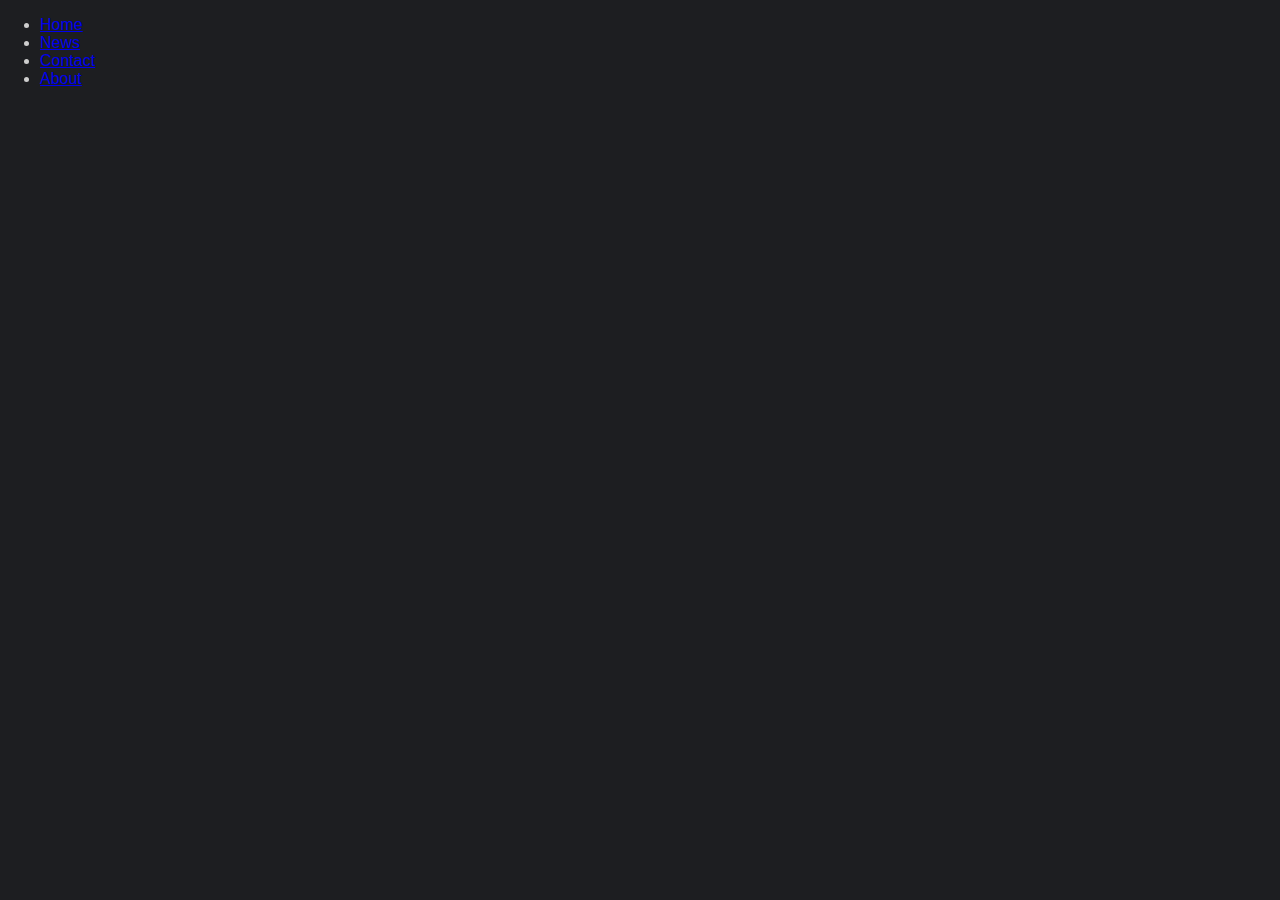
==== index.html @ 3a3f56ad "moving hmtl files and body colours" ====
<!DOCTYPE html>
<html>
    <head>
        <meta charset="utf-8" />
        <link rel="stylesheet" href="css/Standard.css" />

    </head>

    <body>
      <!-- topnav is the navigation bar of the website -->
      <ul>
  <li><a class="active" href="#home">Home</a></li>
  <li><a href="#news">News</a></li>
  <li><a href="#contact">Contact</a></li>
  <li><a href="#about">About</a></li>
</ul>




    </body>
</html>
---- css/Standard.css ----
/* the body influences everything that doesn't have a class or id*/
body {
  /*background-color: #f2f2f2;*/
  background-color: #1d1e21;
  color: #cecece;
  margin: 0;
  font-family: Arial !important;
}
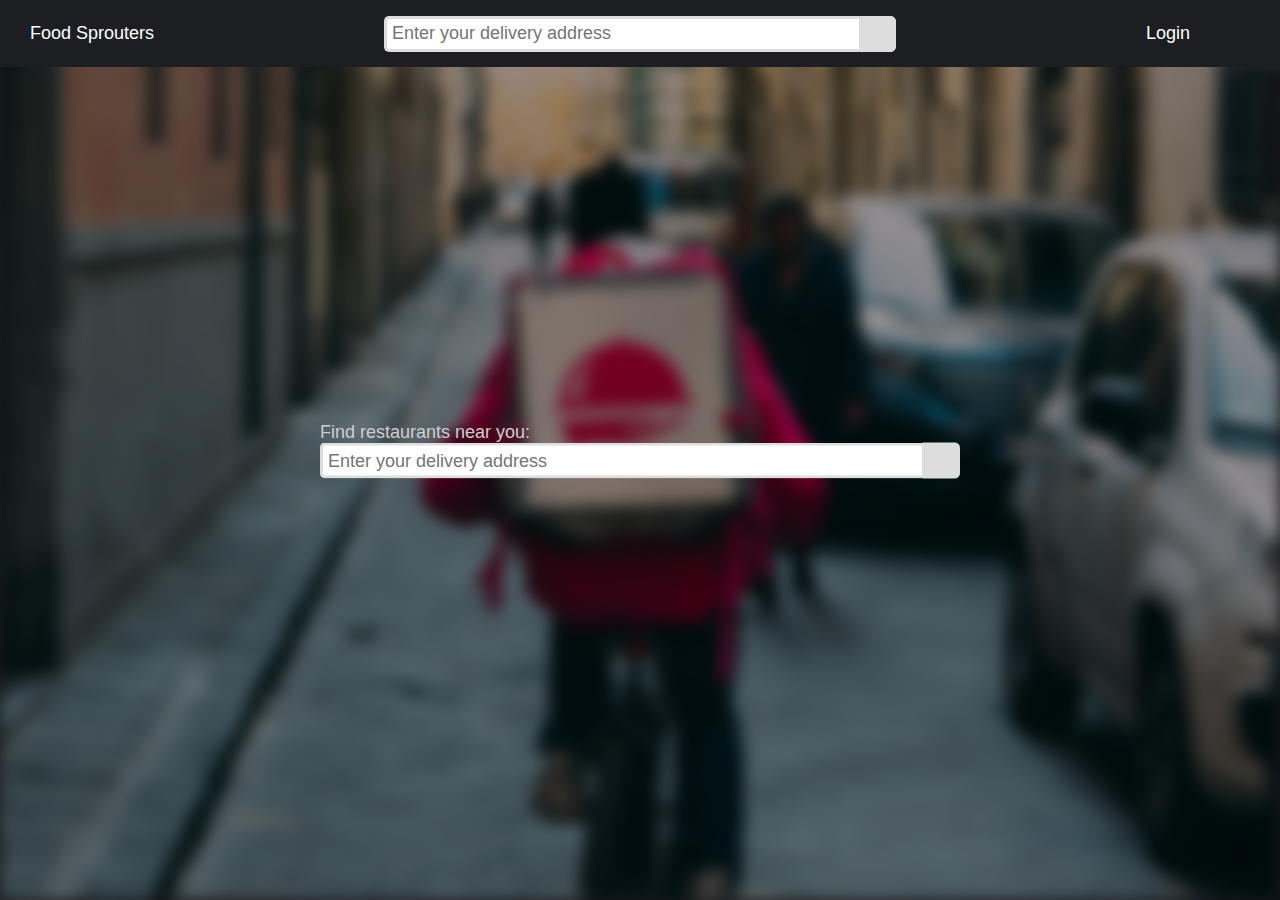
==== commit c73d9926: "index page built" ====
--- a/index.html
+++ b/index.html
@@ -1,22 +1,51 @@
 <!DOCTYPE html>
 <html>
-    <head>
-        <meta charset="utf-8" />
-        <link rel="stylesheet" href="css/Standard.css" />
+<head>
+  <meta charset="utf-8" />
+  <link rel="stylesheet" href="css/Standard.css" />
+  <link rel="stylesheet" href="https://use.fontawesome.com/releases/v5.8.2/css/all.css" integrity="sha384-oS3vJWv+0UjzBfQzYUhtDYW+Pj2yciDJxpsK1OYPAYjqT085Qq/1cq5FLXAZQ7Ay" crossorigin="anonymous">
+</head>
 
-    </head>
+<body>
+  <div class="backgroundImage">
+  </div>
 
-    <body>
-      <!-- topnav is the navigation bar of the website -->
-      <ul>
-  <li><a class="active" href="#home">Home</a></li>
-  <li><a href="#news">News</a></li>
-  <li><a href="#contact">Contact</a></li>
-  <li><a href="#about">About</a></li>
-</ul>
+  <div class="mainBody">
+    <!-- topnav is the navigation bar of the website -->
+    <ul class="navbar">
+      <li class="leftIcon"><a href="#news"><i class="fas fa-seedling"></i> Food Sprouters</i></a></li>
+      <div class="wrap">
+        <div class="search">
+          <input type="text" class="searchTerm" placeholder="Enter your delivery address">
+          <button type="submit" class="searchButton">
+            <i class="fa fa-search"></i>
+          </button>
+        </div>
+      </div>
+      <!-- <div class="search-container">
+        <form action="/action_page.php">
+          <input type="text" placeholder="Enter your delivery address" name="search">
+          <button type="submit"><i class="fa fa-search"></i></button>
+        </form>
+      </div> -->
+      <li class="rightIcon"><a href="#about"><i class="fas fa-shopping-cart"></i></a></li>
+      <li class="rightIcon"><a href="#contact">Login</a></li>
+
+    </ul>
+
+
+    <div class="wrap">
+      <label>Find restaurants near you: </label>
+      <div class="search">
+        <input type="text" class="searchTerm" placeholder="Enter your delivery address">
+        <button type="submit" class="searchButton">
+          <i class="fa fa-search"></i>
+        </button>
+      </div>
+    </div>
+  </div>
 
 
 
-
-    </body>
+</body>
 </html>
--- a/css/Standard.css
+++ b/css/Standard.css
@@ -1,8 +1,137 @@
 /* the body influences everything that doesn't have a class or id*/
 body {
-  /*background-color: #f2f2f2;*/
-  background-color: #1d1e21;
+  background-color: #2a2b30;
   color: #cecece;
+  height: 100%;
   margin: 0;
   font-family: Arial !important;
+  -webkit-font-smoothing: antialiased;
 }
+
+html{
+  height: 100%;
+  margin: 0;
+}
+
+.backgroundImage{
+  background-image: url('../resources/deliveryBoy.jpg');
+  filter: blur(8px);
+  -webkit-filter: blur(8px);
+  height: 100%;
+  width: 100%;
+  background-position: center;
+  background-repeat: no-repeat;
+  background-size: cover;
+}
+
+.mainBody{
+background-color: rgb(0,0,0); /* Fallback color */
+background-color: rgba(0,0,0, 0.4); /* Black w/opacity/see-through */
+position: absolute;
+top: 100%;
+left: 100%;
+transform: translate(-100%, -100%);
+z-index: 2;
+width: 100%;
+height: 100%;
+}
+
+.navbar{
+  padding: 18px 0;
+}
+
+.navbar .wrap{
+  width: 40%;
+}
+
+/* Start of search bar*/
+.search {
+  width: 100%;
+  position: relative;
+  display: flex;
+}
+
+.searchTerm {
+  width: 100%;
+  border: 3px solid #ddd;
+  border-right: none;
+  padding: 5px;
+  height: 20px;
+  border-radius: 5px 0 0 5px;
+  font-size: 18px;
+  outline: none;
+  color: #1c1d20;
+}
+
+ /* .searchTerm:focus{
+  color: #00B4CC;
+} */
+
+.searchButton {
+  width: 40px;
+  height: 36px;
+  border: 1px solid #ddd;
+  background: #ddd;
+  text-align: center;
+  color: #1c1d20;
+  border-radius: 0 5px 5px 0;
+  cursor: pointer;
+  outline: none;
+  font-size: 20px;
+}
+.searchButton:hover{
+  background-color: #ccc;
+}
+
+.wrap label{
+  font-size: 18px;
+}
+
+/*Resize the wrap to see the search bar change!*/
+.wrap{
+  width: 50%;
+  position: absolute;
+  top: 50%;
+  left: 50%;
+  transform: translate(-50%, -50%);
+}
+
+/* end of search bar*/
+
+ul {
+  list-style-type: none;
+  margin: 0;
+  padding: 0;
+  overflow: hidden;
+  background-color: #1d1e21;
+  position: fixed;
+  top: 0;
+  width: 100%;
+}
+.leftIcon{
+  float: left;
+}
+
+.rightIcon{
+  float: right;
+}
+
+li {
+  display: inline-block;
+  float: left;
+  margin: 0;
+  padding: 0;
+}
+
+li a {
+  display: block;
+  color: white;
+  text-align: center;
+  padding: 5px 30px;
+  font-size: 18px;
+  text-decoration: none;
+}
+
+li a:hover{
+  color: #ccc;
+}
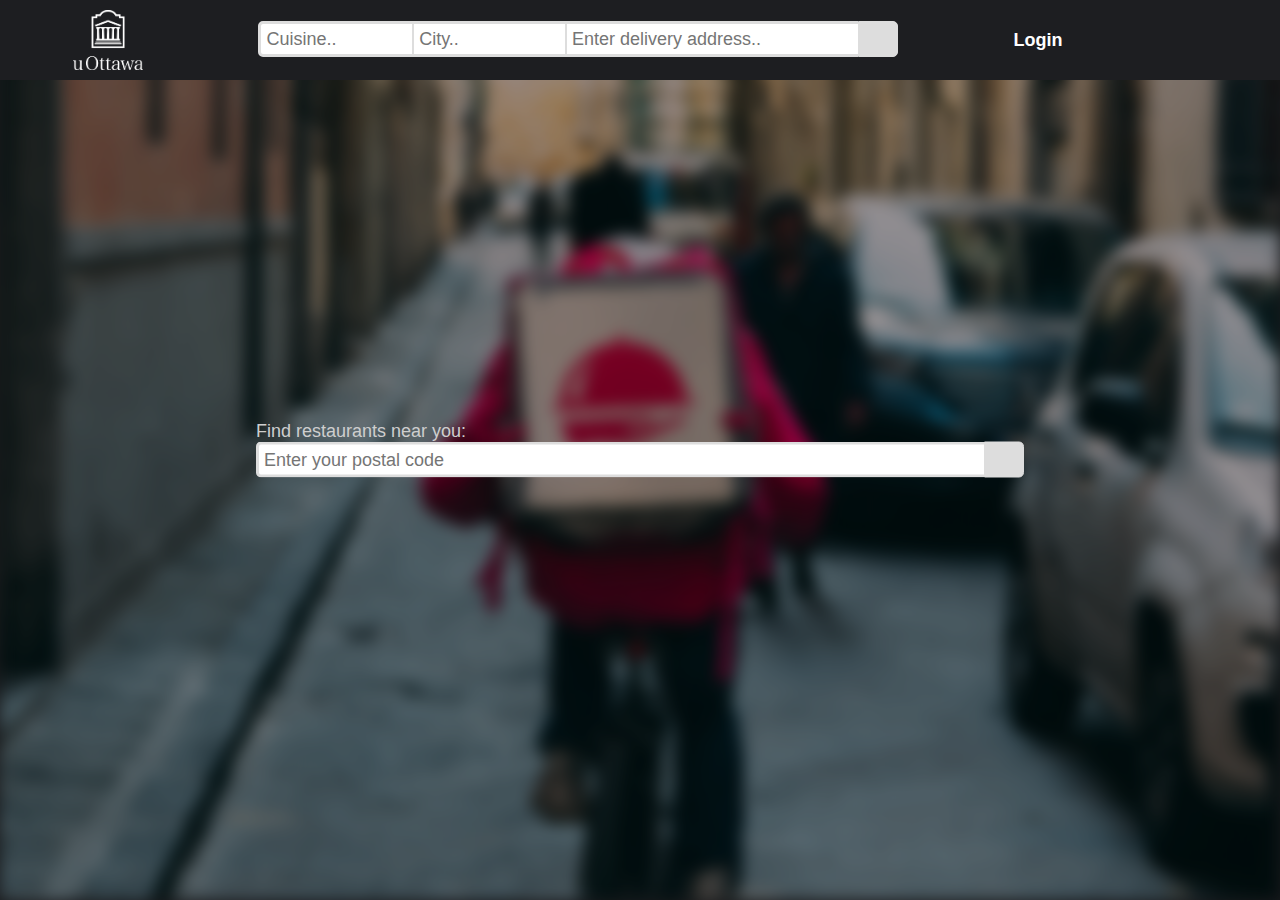
==== commit 458e36ff: "restaurant list built" ====
--- a/index.html
+++ b/index.html
@@ -4,48 +4,63 @@
   <meta charset="utf-8" />
   <link rel="stylesheet" href="css/Standard.css" />
   <link rel="stylesheet" href="https://use.fontawesome.com/releases/v5.8.2/css/all.css" integrity="sha384-oS3vJWv+0UjzBfQzYUhtDYW+Pj2yciDJxpsK1OYPAYjqT085Qq/1cq5FLXAZQ7Ay" crossorigin="anonymous">
-</head>
 
-<body>
-  <div class="backgroundImage">
-  </div>
+  <!-- topnav is the navigation bar of the website -->
+  <ul class="navbar">
+    <!-- <li class="leftIcon"><a href="#news"><i class="fas fa-seedling"></i> Food Sprouters</i></a></li> -->
+    <li class="leftIcon"><a class="logo" href="index.html"><img src="resources/white_uottawa_logo.png" alt="uOttawa logo"></a></li>
+    <div class="wrapNav">
+      <div class="search">
+        <input class="searchFood" list="foodType" placeholder="Cuisine..">
+        <datalist id="foodType">
+          <option value="Any">
+            <option value="Breakfast">
+              <option value="Lunch">
+                <option value="Dinner">
+                  <option value="To go">
+                    <option value="Drinks">
+                    </datalist>
+                    <input class="searchCity" list="cityName" placeholder="City..">
+                    <datalist id="cityName">
+                      <option value="Ottawa">
+                        <option value="Montreal">
+                          <option value="Toronto">
+                            <option value="Quebec">
+                              <option value="Vancouver">
+                              </datalist>
+                              <!-- <input type="text" class="searchCity" placeholder="Enter your city"> -->
+                              <input type="text" class="searchTermNav" placeholder="Enter delivery address..">
+                              <a href="Restaurants.html">
+                                <button type="submit" class="searchButton">
+                                  <i class="fa fa-search"></i>
+                                </button>
+                              </a>
+                            </div>
+                          </div>
 
-  <div class="mainBody">
-    <!-- topnav is the navigation bar of the website -->
-    <ul class="navbar">
-      <li class="leftIcon"><a href="#news"><i class="fas fa-seedling"></i> Food Sprouters</i></a></li>
-      <div class="wrap">
-        <div class="search">
-          <input type="text" class="searchTerm" placeholder="Enter your delivery address">
-          <button type="submit" class="searchButton">
-            <i class="fa fa-search"></i>
-          </button>
-        </div>
-      </div>
-      <!-- <div class="search-container">
-        <form action="/action_page.php">
-          <input type="text" placeholder="Enter your delivery address" name="search">
-          <button type="submit"><i class="fa fa-search"></i></button>
-        </form>
-      </div> -->
-      <li class="rightIcon"><a href="#about"><i class="fas fa-shopping-cart"></i></a></li>
-      <li class="rightIcon"><a href="#contact">Login</a></li>
+                          <li class="rightIcon"><a href="Login.html">Login</a></li>
+                          <li class="rightIcon"><a href="Order.html"><i class="fas fa-shopping-cart"></i></a></li>
+                        </ul>
+                      </head>
 
-    </ul>
+                      <body>
+                        <div class="backgroundImage">
+                        </div>
 
+                        <div class="mainBody">
 
-    <div class="wrap">
-      <label>Find restaurants near you: </label>
-      <div class="search">
-        <input type="text" class="searchTerm" placeholder="Enter your delivery address">
-        <button type="submit" class="searchButton">
-          <i class="fa fa-search"></i>
-        </button>
-      </div>
-    </div>
-  </div>
+                          <div class="wrap">
+                            <label>Find restaurants near you: </label>
+                            <div class="search">
+                              <input type="text" class="searchTerm" placeholder="Enter your postal code">
+                              <a href="Restaurants.html">
+                                <button href="Restaurants.html" type="submit" class="searchButton">
+                                  <i class="fa fa-search"></i>
+                                </button>
+                              </a>
+                            </div>
+                          </div>
+                        </div>
 
-
-
-</body>
-</html>
+                      </body>
+                      </html>
--- a/css/Standard.css
+++ b/css/Standard.css
@@ -11,6 +11,12 @@
 html{
   height: 100%;
   margin: 0;
+}
+
+h2{
+  font-size: 4vh !important;
+  margin: auto;
+  color: green;
 }
 
 .backgroundImage{
@@ -36,8 +42,12 @@
 height: 100%;
 }
 
+/* navigation bar */
 .navbar{
-  padding: 18px 0;
+  padding: 10px 0;
+  display: flex;
+  align-items: center;
+  justify-content: space-around;
 }
 
 .navbar .wrap{
@@ -63,9 +73,89 @@
   color: #1c1d20;
 }
 
- /* .searchTerm:focus{
-  color: #00B4CC;
-} */
+.searchTermNav {
+  width: 100%;
+  border: 3px solid #ddd;
+  border-right: none;
+  border-left: none;
+  padding: 5px;
+  height: 20px;
+  font-size: 18px;
+  outline: none;
+  color: #1c1d20;
+}
+
+.searchCity {
+  width: 50%;
+  border: 3px solid #ddd;
+  border-right: 2px solid #ddd;
+  border-left: none;
+  padding: 5px;
+  height: 20px;
+  font-size: 18px;
+  outline: none;
+  color: #1c1d20;
+}
+
+.searchFood {
+  width: 50%;
+  border: 3px solid #ddd;
+  border-right: 2px solid #ddd;
+  padding: 5px;
+  height: 20px;
+  border-radius: 5px 0 0 5px;
+  font-size: 18px;
+  outline: none;
+  color: #1c1d20;
+}
+
+ul {
+  list-style-type: none;
+  margin: 0;
+  padding: 0;
+  overflow: hidden;
+  background-color: #1d1e21;
+  position: fixed;
+  top: 0;
+  width: 100%;
+  z-index: 100;
+}
+
+li {
+  display: inline-block;
+  float: left;
+  margin: 0;
+  padding: 0;
+}
+
+li a {
+  display: block;
+  color: white;
+  text-align: center;
+  padding: 5px 30px;
+  font-size: 18px;
+  font-weight: bold;
+  text-decoration: none;
+}
+
+li a:hover{
+  color: #ccc;
+}
+
+li a.logo{
+  padding-left: 30px;
+  padding-right: 30px;
+  padding-top: 0px;
+  padding-bottom: 0px;
+  height: 60px;
+  justify-content: flex-start;
+}
+
+li a img{
+  height: 100%;
+}
+/* end navigation bar */
+
 
 .searchButton {
   width: 40px;
@@ -79,6 +169,7 @@
   outline: none;
   font-size: 20px;
 }
+
 .searchButton:hover{
   background-color: #ccc;
 }
@@ -89,49 +180,73 @@
 
 /*Resize the wrap to see the search bar change!*/
 .wrap{
-  width: 50%;
+  width: 60%;
   position: absolute;
   top: 50%;
   left: 50%;
   transform: translate(-50%, -50%);
 }
 
+.wrapNav{
+  width: 50%;
+  top: 50%;
+  left: 50%;
+}
 /* end of search bar*/
 
-ul {
-  list-style-type: none;
-  margin: 0;
-  padding: 0;
-  overflow: hidden;
-  background-color: #1d1e21;
-  position: fixed;
-  top: 0;
-  width: 100%;
-}
-.leftIcon{
-  float: left;
-}
-
-.rightIcon{
-  float: right;
-}
-
-li {
-  display: inline-block;
-  float: left;
-  margin: 0;
-  padding: 0;
-}
-
-li a {
-  display: block;
-  color: white;
-  text-align: center;
-  padding: 5px 30px;
-  font-size: 18px;
-  text-decoration: none;
-}
-
-li a:hover{
-  color: #ccc;
-}
+.bacgroundScroll{
+  height: 100%;
+  width: 80%;
+  background-color: rgb(0,0,0); /* Fallback color */
+  background-color: rgba(0,0,0, 0.4); /* Black w/opacity/see-through */
+  margin-left: auto;
+  margin-right: auto;
+  background-attachment: scroll;
+}
+
+.restaurant{
+  display: flex;
+  /* justify-content: space-around; */
+  padding: 10px;
+}
+
+#firstRestaurant{
+  padding-top: 10%;
+}
+
+.restaurantContent{
+  width: 50%;
+  line-height: 1.6;
+}
+
+.restaurant button{
+  margin-top: 10px;
+  background-color: rgba(29,30,33, 0.5);
+  color: #dddddd;
+  border-radius: 5px 5px 5px 5px;
+  padding: 5px;
+  text-align: center;
+  width: 100px;
+  outline: none;
+  border: none;
+  font-size: 16px;
+  cursor: pointer;
+}
+
+.restaurant button:hover{
+  background-color: rgba(29,30,33, 0.8);
+}
+
+.restaurantImage{
+  width: 50%;
+  padding: 10px;
+  text-align: center;
+}
+
+.restaurantImage img{
+  width: 65%;
+}
+
+.checked{
+  color: orange;
+}
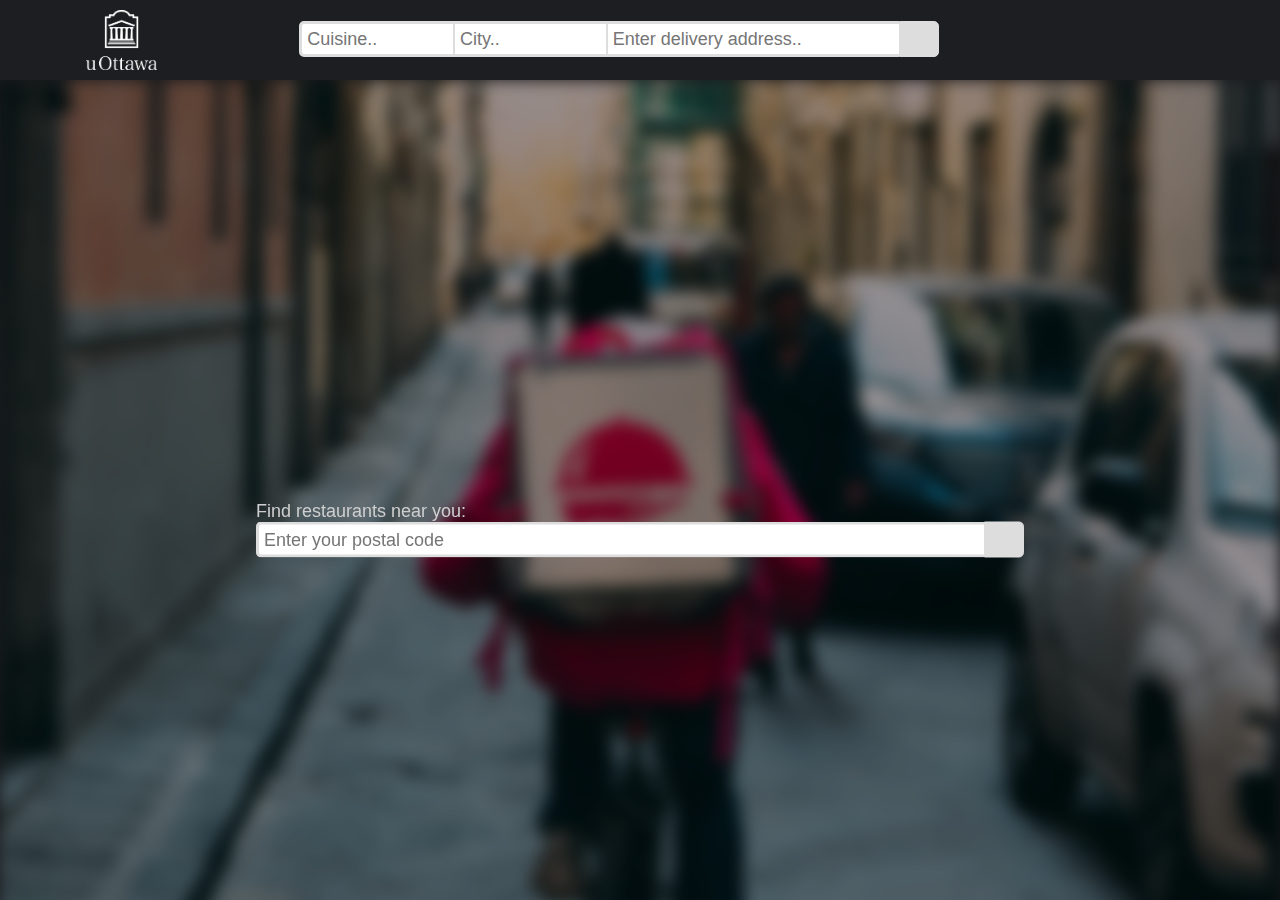
==== commit 3f5f2e94: "navbar edit" ====
--- a/index.html
+++ b/index.html
@@ -38,7 +38,7 @@
                             </div>
                           </div>
 
-                          <li class="rightIcon"><a href="Login.html">Login</a></li>
+                          <li class="rightIcon"></li>
                           <li class="rightIcon"><a href="Order.html"><i class="fas fa-shopping-cart"></i></a></li>
                         </ul>
                       </head>
--- a/css/Standard.css
+++ b/css/Standard.css
@@ -1,5 +1,7 @@
 /* the body influences everything that doesn't have a class or id*/
 body {
+  background-color: #f2f2f2;
+  width: 100%;
   background-color: #2a2b30;
   color: #cecece;
   height: 100%;
@@ -11,12 +13,18 @@
 html{
   height: 100%;
   margin: 0;
+}
+
+h1{
+  text-align: center;
 }
 
 h2{
   font-size: 4vh !important;
   margin: auto;
   color: green;
+  /* background-color: #f2f2f2; */
+
 }
 
 .backgroundImage{
@@ -25,18 +33,19 @@
   -webkit-filter: blur(8px);
   height: 100%;
   width: 100%;
+  z-index: 1;
+  display: block;
   background-position: center;
   background-repeat: no-repeat;
   background-size: cover;
-}
+  position: fixed;
+}
+
 
 .mainBody{
 background-color: rgb(0,0,0); /* Fallback color */
 background-color: rgba(0,0,0, 0.4); /* Black w/opacity/see-through */
-position: absolute;
-top: 100%;
-left: 100%;
-transform: translate(-100%, -100%);
+position: fixed;
 z-index: 2;
 width: 100%;
 height: 100%;
@@ -48,6 +57,8 @@
   display: flex;
   align-items: center;
   justify-content: space-around;
+  position: relative;
+  z-index: 100;
 }
 
 .navbar .wrap{
@@ -178,6 +189,99 @@
   font-size: 18px;
 }
 
+.order{
+  display: inline-block;
+	border: solid black;
+	border-width: 1px;
+  margin-top: 12%;
+	width: 35%;
+	height: 500px;
+	border-radius: 5px;
+  background-color: rgba(0,0,0, 0.8); /* Black w/opacity/see-through */
+	transition: width .5s ease-out, height .5s ease-out;
+	vertical-align: middle;
+	position: absolute;
+  -webkit-mask-position-x: center;
+  -webkit-mask-position-y: center;
+  margin-left: 30%;
+  margin-right: 50%;
+}
+
+.top-container-pricing h3, .pricing-container-pricing p{
+	text-align: center;
+}
+
+.top-container-pricing h3{
+	font-size: 200%;
+}
+
+.top-container-pricing p {
+	margin: 0;
+}
+
+.top-container-pricing p:after{
+	content: '/month';
+	color: grey;
+	font-size: 12px;
+}
+
+.features-list-container-pricing ul {
+	list-style-type: none;
+	padding: 0;
+}
+
+.features-list-container-pricing ul li{
+	text-align: center;
+	padding-top: 15px;
+	padding-bottom: 15px;
+}
+
+.features-list-container-pricing ul li:nth-of-type(2n+1){
+	background-color: rgba(23, 61, 80, 0.06);
+}
+
+.containerOrder{
+  /* position: relative;
+	top: 50%;
+	text-align: center;
+  box-sizing: content-box;
+  text-align-last: auto;
+  margin-right: 20%;
+  margin-bottom: 10%;
+  margin-left: 20%;
+  margin-top: 10%; */
+  text-align: -webkit-center;
+  margin-top: 16%;
+
+}
+
+.orderBackground{
+  background-image: url('../resources/food.jpg');
+  filter: blur(8px);
+  -webkit-filter: blur(8px);
+  height: 100%;
+  width: 100%;
+  background-position: center;
+  background-repeat: no-repeat;
+  background-size: cover;
+  position: absolute;
+}
+
+.wrap-order{
+  position: relative;
+  top: 25%;
+  opacity: 0.6;
+  margin-top: 5%;
+}
+
+.order-checkbox-list{
+  margin: 5%;
+  font-weight: bold;
+  font-family: Verdana;
+  font-size: 12px;
+  color: #ffffff;
+}
+
 /*Resize the wrap to see the search bar change!*/
 .wrap{
   width: 60%;
@@ -201,8 +305,9 @@
   background-color: rgba(0,0,0, 0.4); /* Black w/opacity/see-through */
   margin-left: auto;
   margin-right: auto;
-  background-attachment: scroll;
-}
+  overflow: scroll;
+}
+
 
 .restaurant{
   display: flex;
@@ -210,20 +315,16 @@
   padding: 10px;
 }
 
-#firstRestaurant{
-  padding-top: 10%;
-}
-
 .restaurantContent{
   width: 50%;
   line-height: 1.6;
 }
 
-.restaurant button{
+.restaurant button, .foodMenu button{
   margin-top: 10px;
-  background-color: rgba(29,30,33, 0.5);
+  background-color: rgba(29,30,33, 0.6);
   color: #dddddd;
-  border-radius: 5px 5px 5px 5px;
+  border-radius: 10px 10px 10px 10px;
   padding: 5px;
   text-align: center;
   width: 100px;
@@ -233,8 +334,8 @@
   cursor: pointer;
 }
 
-.restaurant button:hover{
-  background-color: rgba(29,30,33, 0.8);
+.restaurant button:hover, .foodMenu button:hover{
+  background-color: rgba(29,30,33, 0.9);
 }
 
 .restaurantImage{
@@ -247,6 +348,33 @@
   width: 65%;
 }
 
+.foodMenu img{
+  width: 150px;
+  height: 150px;
+}
+
+.foodMenu{
+text-align: center;
+height: 100%;
+padding: 10px;
+padding-bottom: 100px;
+line-height: 1.6;
+}
+
+.foodLeft{
+  width: 50%;
+float: left;
+padding-top: 20px;
+padding-bottom: 20px;
+
+}
+.foodRight{
+  width: 50%;
+  float: right;
+  padding-top: 20px;
+  padding-bottom: 20px;
+}
+
 .checked{
   color: orange;
 }
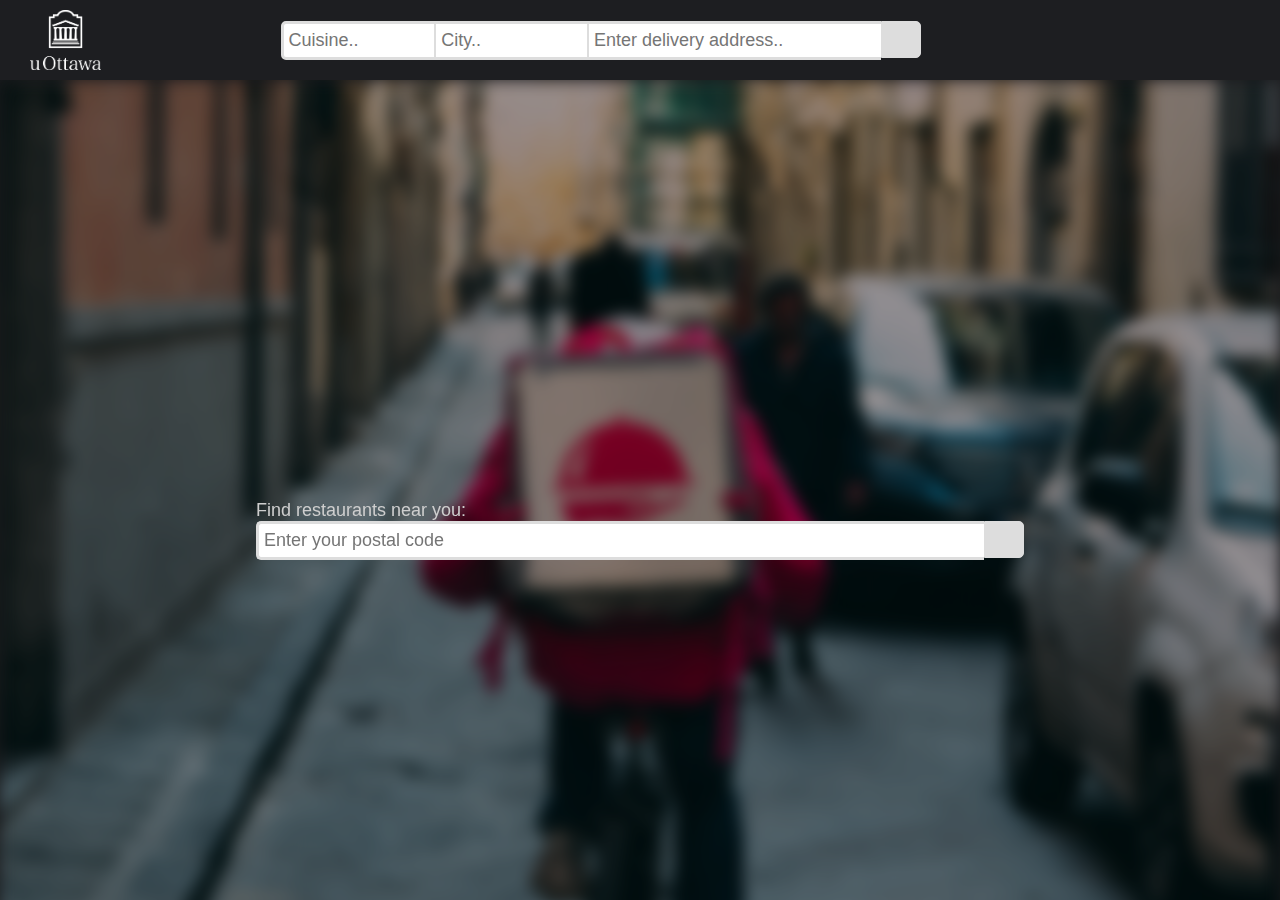
==== commit 112581b5: "added JQuery sessionStorage to hold the value of search bars" ====
--- a/index.html
+++ b/index.html
@@ -5,13 +5,17 @@
   <link rel="stylesheet" href="css/Standard.css" />
   <link rel="stylesheet" href="https://use.fontawesome.com/releases/v5.8.2/css/all.css" integrity="sha384-oS3vJWv+0UjzBfQzYUhtDYW+Pj2yciDJxpsK1OYPAYjqT085Qq/1cq5FLXAZQ7Ay" crossorigin="anonymous">
 
+  <!-- scripts -->
+  <script type="text/JavaScript" src="http://ajax.googleapis.com/ajax/libs/jquery/1.10.1/jquery.min.js" ></script>
+ <script type="text/Javascript" src="javascript/Standard.js"></script>
+
   <!-- topnav is the navigation bar of the website -->
   <ul class="navbar">
     <!-- <li class="leftIcon"><a href="#news"><i class="fas fa-seedling"></i> Food Sprouters</i></a></li> -->
     <li class="leftIcon"><a class="logo" href="index.html"><img src="resources/white_uottawa_logo.png" alt="uOttawa logo"></a></li>
     <div class="wrapNav">
       <div class="search">
-        <input class="searchFood" list="foodType" placeholder="Cuisine..">
+        <input id="searchCuisineId" class="searchFood" list="foodType" placeholder="Cuisine..">
         <datalist id="foodType">
           <option value="Any">
             <option value="Breakfast">
@@ -20,7 +24,7 @@
                   <option value="To go">
                     <option value="Drinks">
                     </datalist>
-                    <input class="searchCity" list="cityName" placeholder="City..">
+                    <input id="searchCityId" class="searchCity" list="cityName" placeholder="City..">
                     <datalist id="cityName">
                       <option value="Ottawa">
                         <option value="Montreal">
@@ -29,8 +33,8 @@
                               <option value="Vancouver">
                               </datalist>
                               <!-- <input type="text" class="searchCity" placeholder="Enter your city"> -->
-                              <input type="text" class="searchTermNav" placeholder="Enter delivery address..">
-                              <a href="Restaurants.html">
+                              <input id="searchAddressId" type="text" class="searchTermNav" placeholder="Enter delivery address..">
+                              <a id="searchButtonId" href="Restaurants.html">
                                 <button type="submit" class="searchButton">
                                   <i class="fa fa-search"></i>
                                 </button>
@@ -41,7 +45,7 @@
                           <li class="rightIcon"></li>
                           <li class="rightIcon"><a href="Order.html"><i class="fas fa-shopping-cart"></i></a></li>
                         </ul>
-                      </head>
+</head>
 
                       <body>
                         <div class="backgroundImage">
--- a/css/Standard.css
+++ b/css/Standard.css
@@ -3,22 +3,20 @@
   background-color: #f2f2f2;
   width: 100%;
   background-color: #2a2b30;
+  /* color: #cecece; */
   color: #cecece;
   height: 100%;
   margin: 0;
   font-family: Arial !important;
   -webkit-font-smoothing: antialiased;
 }
-
 html{
   height: 100%;
   margin: 0;
 }
-
 h1{
   text-align: center;
 }
-
 h2{
   font-size: 4vh !important;
   margin: auto;
@@ -40,8 +38,6 @@
   background-size: cover;
   position: fixed;
 }
-
-
 .mainBody{
 background-color: rgb(0,0,0); /* Fallback color */
 background-color: rgba(0,0,0, 0.4); /* Black w/opacity/see-through */
@@ -51,12 +47,51 @@
 height: 100%;
 }
 
+.order{
+  display: inline-block;
+	border: solid black;
+	border-width: 1px;
+  margin-top: 12%;
+	width: 35%;
+  height: fit-content;
+  padding-bottom: 30px;
+	border-radius: 5px;
+  background-color: rgba(255, 251, 251, 0.9);
+  /* background-color: rgba(255, 251, 251, 0.55); /* Black w/opacity/see-through */ */
+	transition: width .5s ease-out, height .5s ease-out;
+	vertical-align: middle;
+	position: absolute;
+  -webkit-mask-position-x: center;
+  -webkit-mask-position-y: center;
+  margin-left: 30%;
+  margin-right: 50%;
+}
+
+.mainPayment{
+    box-sizing: inherit;
+    z-index: 0;
+    flex: 1 0 auto;
+    border-radius: 8px;
+    box-shadow: 0 0 8px 0 rgba(0,0,0,0.12), 0 8px 8px 0 rgba(0,0,0,0.12);
+    display: flex;
+    width: 400px;
+    flex-direction: column;
+    min-height: 0;
+    background-color: #ffffff8a;
+    height: fit-content;
+    padding: 17px;
+    position: fixed;
+    align-items: baseline;
+    margin-top: 10%;
+    margin-left: 1%;
+}
+
 /* navigation bar */
 .navbar{
   padding: 10px 0;
   display: flex;
   align-items: center;
-  justify-content: space-around;
+  justify-content: space-between;
   position: relative;
   z-index: 100;
 }
@@ -77,7 +112,6 @@
   border: 3px solid #ddd;
   border-right: none;
   padding: 5px;
-  height: 20px;
   border-radius: 5px 0 0 5px;
   font-size: 18px;
   outline: none;
@@ -90,7 +124,6 @@
   border-right: none;
   border-left: none;
   padding: 5px;
-  height: 20px;
   font-size: 18px;
   outline: none;
   color: #1c1d20;
@@ -102,7 +135,6 @@
   border-right: 2px solid #ddd;
   border-left: none;
   padding: 5px;
-  height: 20px;
   font-size: 18px;
   outline: none;
   color: #1c1d20;
@@ -113,7 +145,6 @@
   border: 3px solid #ddd;
   border-right: 2px solid #ddd;
   padding: 5px;
-  height: 20px;
   border-radius: 5px 0 0 5px;
   font-size: 18px;
   outline: none;
@@ -170,7 +201,7 @@
 
 .searchButton {
   width: 40px;
-  height: 36px;
+  height: 37px;
   border: 1px solid #ddd;
   background: #ddd;
   text-align: center;
@@ -189,26 +220,258 @@
   font-size: 18px;
 }
 
-.order{
+
+
+.details {
+  color: #8D9499;
+    font-size: 14px;
+    font-family: CoreSans, sans-serif;
+    font-weight: 400;
+    line-height: 21px;
+    letter-spacing: 0.01071em;
+}
+
+.header{
+    margin-block-start: 2.33em;
+    margin-block-end: 2.33em;
+    margin-inline-start: 0px;
+    margin-inline-end: 0px;
+    margin-bottom: 15px;
+    font-size: x-large;
+    color: #172026;
+    max-width: 100%;
+    line-height: 28px;
+    letter-spacing: 0;
+    font-size: x-large;
+    font-weight: 800;
+    padding-bottom: 16px;
+}
+
+.orderHeader{
+    padding: 16px 16px 20px;
+    border-bottom: 1px solid #1c1d20;
+    position: relative;
+    flex: 0 0 auto;
+    font-weight: 800;
+    font-size: x-large;
+    color: #1c1d20;
+}
+
+.OrderList{
+  overflow-y: auto;
+  flex: 1 1 auto;
+  overflow-x: hidden;
+  box-sizing: inherit;
+}
+
+.payTitle{
+  padding: 16px 0px 12px;
+}
+
+.pay{
+    align-items: center;
+    display: flex;
+    justify-content: space-between;
+    padding: 0 16px 0 24px;
+    flex: 1;
+    display: flex;
+    flex-wrap: nowrap;
+    width: 33%;
+    flex-grow: 1;
+}
+
+.paymentBG{
+  background-image: url('../resources/payment.jpg');
+  filter: blur(8px);
+  -webkit-filter: blur(8px);
+  height: 100%;
+  width: 100%;
+  background-position: center;
+  background-repeat: no-repeat;
+  background-size: cover;
+  position: fixed;
+}
+
+.paymentButton{
+  letter-spacing: 0;
+  border-radius: 20%;
+  max-width: 100%;
+  min-width: 80px;
+  min-height: 36px;
+  text-align: center;
+  white-space: nowrap;
+  color: inherit;
+  border-color: currentColor;
+  padding: 6px 8px;
+  font-size: 10px;
+  box-sizing: border-box;
+  transition: background-color 250ms cubic-bezier(0.4, 0, 0.2, 1) 0ms,box-shadow 250ms cubic-bezier(0.4, 0, 0.2, 1) 0ms,border 250ms cubic-bezier(0.4, 0, 0.2, 1) 0ms;
+  line-height: 1.5;
+  font-weight: 700;
+  text-transform: uppercase;
+  width= -webkit-fill-available;
+}
+
+.orderListContainer{
+  overflow-y: auto;
+  flex: 1 1 auto;
+  overflow-x: hidden;
+  box-sizing: inherit;
+}
+
+.payButtSpan{
+  width: 100%;
+  display: inherit;
+  align-items: inherit;
+  justify-content: inherit;
+}
+
+.h3{
+  color: #8D9499;
+    font-size: 14px;
+    font-family: CoreSans, sans-serif;
+    font-weight: 400;
+    line-height: 21px;
+    letter-spacing: 0.01071em;
+}
+
+.confirmButton{
+    border-radius: 10px;
+    padding: 10px 60px;
+    font-family: montserrat;
+    -webkit-appearance: button;
+    height: 50px;
+    width: 100%;
+    display: inherit;
+    align-items: inherit;
+    justify-content: inherit;
+    font-size: x-large;
+    font-weight: 600;
+    color: #524a46;
+    cursor: pointer;
+}
+
+.checkoutButton{
+  width: auto;
+  border-radius: 10px;
+  padding: 10px 60px;
+  font-family: montserrat;
+  -webkit-appearance: button;
+  height: 50px;
+  display: inherit;
+  align-items: inherit;
+  justify-content: inherit;
+  text-decoration: none;
+  font-size: x-large;
+  font-weight: 600;
+  margin-top: 5%;
+  color: #524a46;
+  cursor: pointer;
+}
+
+.linkk{
+  text-decoration: none;
+}
+
+.orderReview{
+    width: 100%;
+    background-color: #fff;
+    border-radius: 8px;
+    overflow: hidden;
+    flex: 1 1 auto;
+    display: flex;
+    flex-direction: column;
+}
+
+.confirmation{
+  width: -webkit-fill-available;
+}
+
+
+
+.paymentDetails{
+  position: fixed;
+  margin-left: 68.5%;
+  box-sizing: inherit;
+  font-family: CoreSans, sans-serif !important;
+  z-index: 0;
+  flex: 1 0 auto;
+  border-radius: 8px;
+  box-shadow: 0 0 8px 0 rgba(0,0,0,0.12), 0 8px 8px 0 rgba(0,0,0,0.12);
+  display: flex;
+  width: 400px;
+  flex-direction: column;
+  min-height: 0;
+  background-color: #29020294;
+  height: fit-content;
+  padding: 17px;
+  position: fixed;
+  align-items: baseline;
+  margin-top: 10%;
+}
+
+.payContainer{
   display: inline-block;
-	border: solid black;
-	border-width: 1px;
-  margin-top: 12%;
-	width: 35%;
-	height: 500px;
-	border-radius: 5px;
-  background-color: rgba(0,0,0, 0.8); /* Black w/opacity/see-through */
-	transition: width .5s ease-out, height .5s ease-out;
-	vertical-align: middle;
-	position: absolute;
-  -webkit-mask-position-x: center;
-  -webkit-mask-position-y: center;
-  margin-left: 30%;
-  margin-right: 50%;
+  width: 60%;
+  position: relative;
+  margin-left: auto;
+  margin-right: auto;
+}
+
+.selectType{
+    display: flex;
+    justify-content: space-between;
+    padding-left: 20px;
+    padding-top: 20px;
+    padding-bottom: 20px;
+}
+
+.pDt{
+    color: #172026d6;
+    max-width: 100%;
+    font-size: 14px;
+    font-weight: 500;
+    line-height: 21px;
+    letter-spacing: 0;
+    margin: 0;
+    display: block;
+    margin-bottom: 5px;
+}
+
+.deliverySpecs{
+    width: -webkit-fill-available;
+    height: 40px;
+    padding-top: 10px;
+    box-sizing: inherit;
+    margin: 0;
+    border: 0;
+    display: inline-flex;
+    padding: 0;
+    position: relative;
+    min-width: 0;
+    flex-direction: column;
+    vertical-align: top;
+}
+
+.deliveryInstructions{
+    height: inherit;
+    border-radius: 10px;
+    border-width: 0px;
+    outline: none;
+}
+
+.deliveryInfo{
+    margin-top: auto;
+    width: inherit;
+}
+
+.deliveryLocation{
+  margin-top: 20px;
 }
 
 .top-container-pricing h3, .pricing-container-pricing p{
 	text-align: center;
+  color: #1d0b0b;
 }
 
 .top-container-pricing h3{
@@ -216,12 +479,12 @@
 }
 
 .top-container-pricing p {
+  color: #1d0b0b;
 	margin: 0;
 }
 
 .top-container-pricing p:after{
-	content: '/month';
-	color: grey;
+	color: #1d0b0b;
 	font-size: 12px;
 }
 
@@ -241,18 +504,19 @@
 }
 
 .containerOrder{
-  /* position: relative;
-	top: 50%;
-	text-align: center;
-  box-sizing: content-box;
-  text-align-last: auto;
-  margin-right: 20%;
-  margin-bottom: 10%;
-  margin-left: 20%;
-  margin-top: 10%; */
   text-align: -webkit-center;
-  margin-top: 16%;
-
+
+}
+
+.item{
+    padding-top: 18px;
+    cursor: default;
+    color: #1d0b0b;
+}
+
+.itemSpecs{
+  box-sizing: inherit;
+  font-family: CoreSans, sans-serif !important;
 }
 
 .orderBackground{
@@ -264,7 +528,7 @@
   background-position: center;
   background-repeat: no-repeat;
   background-size: cover;
-  position: absolute;
+  position: fixed;
 }
 
 .wrap-order{
@@ -272,6 +536,23 @@
   top: 25%;
   opacity: 0.6;
   margin-top: 5%;
+  text-decoration-color: #1d0b0b;
+}
+
+.container-button{
+  font-family: 'Montserrat Alternates', sans-serif;
+	color: white;
+	background-color: #1d0b0b;
+	border: none;
+	padding: 13px 35px;
+	text-align: center;
+  width: fit-content;
+	text-decoration: none;
+	font-size: 16px;
+	margin: 4px 2px;
+	cursor: pointer;
+	outline: none;
+	border-radius: 7px;
 }
 
 .order-checkbox-list{
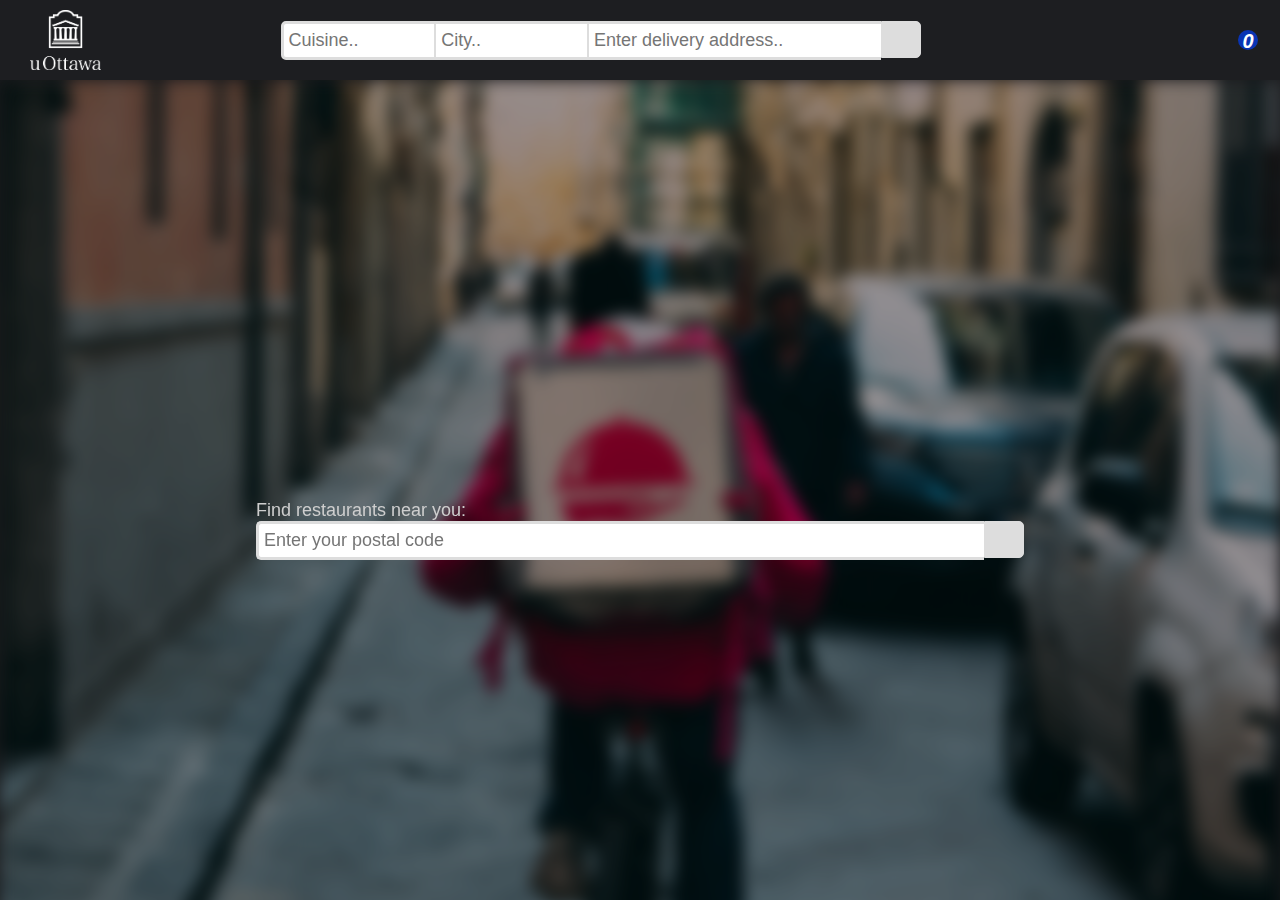
==== commit 84baa097: "standizing cart" ====
--- a/index.html
+++ b/index.html
@@ -43,7 +43,7 @@
                           </div>
 
                           <li class="rightIcon"></li>
-                          <li class="rightIcon"><a href="Order.html"><i class="fas fa-shopping-cart"></i></a></li>
+                          <li class="rightIcon"><a href="Order.html"><i class="fas fa-shopping-cart"><span id="basketNum">0</span></i></a></li>
                         </ul>
 </head>
 
--- a/css/Standard.css
+++ b/css/Standard.css
@@ -22,7 +22,10 @@
   margin: auto;
   color: green;
   /* background-color: #f2f2f2; */
-
+}
+h3{
+  margin-block-start: 0;
+  margin-block-end: 0;
 }
 
 .backgroundImage{
@@ -48,23 +51,17 @@
 }
 
 .order{
-  display: inline-block;
-	border: solid black;
-	border-width: 1px;
   margin-top: 12%;
 	width: 35%;
   height: fit-content;
   padding-bottom: 30px;
+  padding-top: 15px;
 	border-radius: 5px;
   background-color: rgba(255, 251, 251, 0.9);
-  /* background-color: rgba(255, 251, 251, 0.55); /* Black w/opacity/see-through */ */
 	transition: width .5s ease-out, height .5s ease-out;
-	vertical-align: middle;
-	position: absolute;
-  -webkit-mask-position-x: center;
-  -webkit-mask-position-y: center;
-  margin-left: 30%;
-  margin-right: 50%;
+	position: relative;
+  margin-left: auto;
+  margin-right: auto;
 }
 
 .mainPayment{
@@ -175,7 +172,7 @@
   color: white;
   text-align: center;
   padding: 5px 30px;
-  font-size: 18px;
+  font-size: 25px;
   font-weight: bold;
   text-decoration: none;
 }
@@ -262,6 +259,57 @@
   flex: 1 1 auto;
   overflow-x: hidden;
   box-sizing: inherit;
+}
+
+.orderItem{
+  width: 100%;
+  color: #1b1c1f;
+}
+
+#orderMenuContainer{
+  display: flex;
+}
+
+#orderMenuContainer .fas{
+  cursor: pointer;
+  color: #1b1c1f;
+}
+#orderMenuContainer .fas:hover{
+  color: red;
+}
+
+#orderRemove{
+  padding: 10;
+  display: grid;
+  text-align: center;
+  width: 10%;
+}
+#orderMenu{
+  padding: 10;
+  padding-left: 0;
+  padding-right: 0;
+  display: grid;
+  text-align: left;
+  width: 60%;
+}
+#orderPrice{
+  padding: 10;
+  padding-left: 0;
+  display: grid;
+  text-align: right;
+  width: 30%;
+}
+
+#basketNum{
+  font-size: 20px;
+  color: #ffffff;
+  transform: translate(-12px, -10px);
+  vertical-align: top;
+  position: absolute;
+  background: #003ffbad;
+  border-radius: 50%;
+  width: 20px;
+  height: 20px;
 }
 
 .payTitle{
@@ -373,7 +421,7 @@
   text-decoration: none;
 }
 
-.orderReview{
+/* .orderReview{
     width: 100%;
     background-color: #fff;
     border-radius: 8px;
@@ -381,7 +429,7 @@
     flex: 1 1 auto;
     display: flex;
     flex-direction: column;
-}
+} */
 
 .confirmation{
   width: -webkit-fill-available;
@@ -472,6 +520,7 @@
 .top-container-pricing h3, .pricing-container-pricing p{
 	text-align: center;
   color: #1d0b0b;
+  padding-bottom: 15px;
 }
 
 .top-container-pricing h3{
@@ -636,7 +685,7 @@
 
 .foodMenu{
 text-align: center;
-height: 100%;
+height: fit-content;
 padding: 10px;
 padding-bottom: 100px;
 line-height: 1.6;
